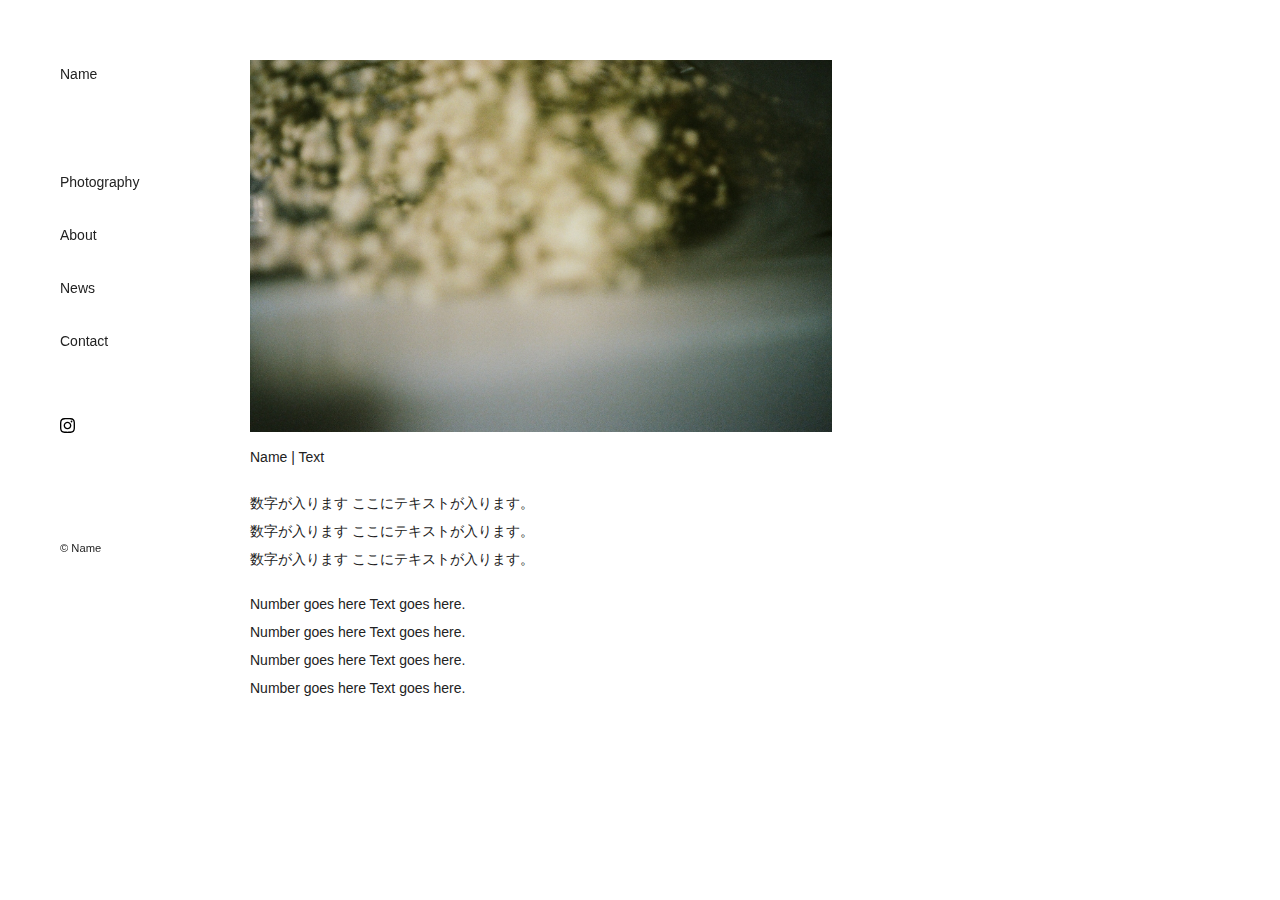
==== site/about.html @ 531c561d "Create About" ====
<!DOCTYPE html>
<html lang="ja">

<head>
    <meta charset="UTF-8">
    <meta http-equiv="X-UA-Compatible" content="IE=edge">
    <meta name="viewport" content="width=device-width, initial-scale=1.0">
    <meta name="description" content="">
    <link rel="stylesheet" href="./assets/stylesheets/destyle.css">
    <link rel="stylesheet" href="./assets/stylesheets/style.css">
    <title>name</title>
</head>

<body>
    <header class="fixed">
        <div class="sd">
            <h1 class="logo">
                <a href="">Name</a>
            </h1>
            <nav>
                <ul class="menu">
                    <li class="photography"><a href="">Photography</a></li>
                    <li class="about"><a href="">About</a></li>
                    <li class="news"><a href="">News</a></li>
                    <li class="contact"><a href="">Contact</a></li>
                </ul>
            </nav>
            <div class="socialBtn">
                <a href="" target="_blank">
                    <img src="assets/img/instagram.svg" width="15px" height="15px" alt="Instagram">
                </a>
            </div>
            <div class="copy">
                <small class="copyright">© Name</small>
            </div>
        </div>
    </header>
    <div class="container">
        <section class="section_secondary">
            <div class="profile">
                <img src="assets/img/about.jpg" alt="thumbnail" class="img">
                <div class="description">
                    <h2>Name | Text</h2>
                    <div class="jp">
                        <p>
                            数字が入ります ここにテキストが入ります。<br>
                            数字が入ります ここにテキストが入ります。<br>
                            数字が入ります ここにテキストが入ります。<br>
                        </p>
                    </div>
                    <div class="en">
                        <p>
                            Number goes here Text goes here.<br>
                            Number goes here Text goes here.<br>
                            Number goes here Text goes here.<br>
                            Number goes here Text goes here.<br>
                        </p>
                    </div>
                </div>
            </div>
        </section>
    </div>
    <footer>
    </footer>
    <script src="./js/main.js"></script>
</body>

</html>
---- site/assets/stylesheets/destyle.css ----
/*! destyle.css v3.0.2 | MIT License | https://github.com/nicolas-cusan/destyle.css */

/* Reset box-model and set borders */
/* ============================================ */

*,
::before,
::after {
  box-sizing: border-box;
  border-style: solid;
  border-width: 0;
}

/* Document */
/* ============================================ */

/**
 * 1. Correct the line height in all browsers.
 * 2. Prevent adjustments of font size after orientation changes in iOS.
 * 3. Remove gray overlay on links for iOS.
 */

html {
  line-height: 1.15; /* 1 */
  -webkit-text-size-adjust: 100%; /* 2 */
  -webkit-tap-highlight-color: transparent; /* 3*/
}

/* Sections */
/* ============================================ */

/**
 * Remove the margin in all browsers.
 */

body {
  margin: 0;
}

/**
 * Render the `main` element consistently in IE.
 */

main {
  display: block;
}

/* Vertical rhythm */
/* ============================================ */

p,
table,
blockquote,
address,
pre,
iframe,
form,
figure,
dl {
  margin: 0;
}

/* Headings */
/* ============================================ */

h1,
h2,
h3,
h4,
h5,
h6 {
  font-size: inherit;
  font-weight: inherit;
  margin: 0;
}

/* Lists (enumeration) */
/* ============================================ */

ul,
ol {
  margin: 0;
  padding: 0;
  list-style: none;
}

/* Lists (definition) */
/* ============================================ */

dt {
  font-weight: bold;
}

dd {
  margin-left: 0;
}

/* Grouping content */
/* ============================================ */

/**
 * 1. Add the correct box sizing in Firefox.
 * 2. Show the overflow in Edge and IE.
 */

hr {
  box-sizing: content-box; /* 1 */
  height: 0; /* 1 */
  overflow: visible; /* 2 */
  border-top-width: 1px;
  margin: 0;
  clear: both;
  color: inherit;
}

/**
 * 1. Correct the inheritance and scaling of font size in all browsers.
 * 2. Correct the odd `em` font sizing in all browsers.
 */

pre {
  font-family: monospace, monospace; /* 1 */
  font-size: inherit; /* 2 */
}

address {
  font-style: inherit;
}

/* Text-level semantics */
/* ============================================ */

/**
 * Remove the gray background on active links in IE 10.
 */

a {
  background-color: transparent;
  text-decoration: none;
  color: inherit;
}

/**
 * 1. Remove the bottom border in Chrome 57-
 * 2. Add the correct text decoration in Chrome, Edge, IE, Opera, and Safari.
 */

abbr[title] {
  text-decoration: underline dotted; /* 2 */
}

/**
 * Add the correct font weight in Chrome, Edge, and Safari.
 */

b,
strong {
  font-weight: bolder;
}

/**
 * 1. Correct the inheritance and scaling of font size in all browsers.
 * 2. Correct the odd `em` font sizing in all browsers.
 */

code,
kbd,
samp {
  font-family: monospace, monospace; /* 1 */
  font-size: inherit; /* 2 */
}

/**
 * Add the correct font size in all browsers.
 */

small {
  font-size: 80%;
}

/**
 * Prevent `sub` and `sup` elements from affecting the line height in
 * all browsers.
 */

sub,
sup {
  font-size: 75%;
  line-height: 0;
  position: relative;
  vertical-align: baseline;
}

sub {
  bottom: -0.25em;
}

sup {
  top: -0.5em;
}

/* Replaced content */
/* ============================================ */

/**
 * Prevent vertical alignment issues.
 */

svg,
img,
embed,
object,
iframe {
  vertical-align: bottom;
}

/* Forms */
/* ============================================ */

/**
 * Reset form fields to make them styleable.
 * 1. Make form elements stylable across systems iOS especially.
 * 2. Inherit text-transform from parent.
 */

button,
input,
optgroup,
select,
textarea {
  -webkit-appearance: none; /* 1 */
  appearance: none;
  vertical-align: middle;
  color: inherit;
  font: inherit;
  background: transparent;
  padding: 0;
  margin: 0;
  border-radius: 0;
  text-align: inherit;
  text-transform: inherit; /* 2 */
}

/**
 * Reset radio and checkbox appearance to preserve their look in iOS.
 */

[type="checkbox"] {
  -webkit-appearance: checkbox;
  appearance: checkbox;
}

[type="radio"] {
  -webkit-appearance: radio;
  appearance: radio;
}

/**
 * Correct cursors for clickable elements.
 */

button,
[type="button"],
[type="reset"],
[type="submit"] {
  cursor: pointer;
}

button:disabled,
[type="button"]:disabled,
[type="reset"]:disabled,
[type="submit"]:disabled {
  cursor: default;
}

/**
 * Improve outlines for Firefox and unify style with input elements & buttons.
 */

:-moz-focusring {
  outline: auto;
}

select:disabled {
  opacity: inherit;
}

/**
 * Remove padding
 */

option {
  padding: 0;
}

/**
 * Reset to invisible
 */

fieldset {
  margin: 0;
  padding: 0;
  min-width: 0;
}

legend {
  padding: 0;
}

/**
 * Add the correct vertical alignment in Chrome, Firefox, and Opera.
 */

progress {
  vertical-align: baseline;
}

/**
 * Remove the default vertical scrollbar in IE 10+.
 */

textarea {
  overflow: auto;
}

/**
 * Correct the cursor style of increment and decrement buttons in Chrome.
 */

[type="number"]::-webkit-inner-spin-button,
[type="number"]::-webkit-outer-spin-button {
  height: auto;
}

/**
 * 1. Correct the outline style in Safari.
 */

[type="search"] {
  outline-offset: -2px; /* 1 */
}

/**
 * Remove the inner padding in Chrome and Safari on macOS.
 */

[type="search"]::-webkit-search-decoration {
  -webkit-appearance: none;
}

/**
 * 1. Correct the inability to style clickable types in iOS and Safari.
 * 2. Fix font inheritance.
 */

::-webkit-file-upload-button {
  -webkit-appearance: button; /* 1 */
  font: inherit; /* 2 */
}

/**
 * Clickable labels
 */

label[for] {
  cursor: pointer;
}

/* Interactive */
/* ============================================ */

/*
 * Add the correct display in Edge, IE 10+, and Firefox.
 */

details {
  display: block;
}

/*
 * Add the correct display in all browsers.
 */

summary {
  display: list-item;
}

/*
 * Remove outline for editable content.
 */

[contenteditable]:focus {
  outline: auto;
}

/* Tables */
/* ============================================ */

/**
1. Correct table border color inheritance in all Chrome and Safari.
*/

table {
  border-color: inherit; /* 1 */
  border-collapse: collapse;
}

caption {
  text-align: left;
}

td,
th {
  vertical-align: top;
  padding: 0;
}

th {
  text-align: left;
  font-weight: bold;
}
---- site/assets/stylesheets/style.css ----
.fixed {
  position: fixed;
  left: 60px;
  top: 60px;
}
.fixed .sd {
  display: flex;
  flex-direction: column;
}
.fixed .sd .logo {
  margin-bottom: 80px;
}
.fixed .sd .menu {
  margin-bottom: 50px;
}
.fixed .sd .menu li {
  margin-bottom: 25px;
}
.fixed .sd .socialBtn {
  margin-bottom: 100px;
}

.container {
  padding: 60px 60px 60px 250px;
}
.container .section {
  display: flex;
  justify-content: center;
}
.container .section img {
  width: 935px;
  height: auto;
  max-width: 100%;
}

.container {
  padding: 60px 60px 60px 250px;
}
.container .photoList {
  display: flex;
  justify-content: center;
  flex-wrap: wrap;
}
.container .photoList .box {
  width: 32%;
  margin-right: 2%;
  margin-bottom: 2%;
}
.container .photoList .box:nth-child(3n) {
  margin-right: 0;
}

.container {
  padding: 60px 60px 60px 250px;
}
.container .caption .ttl {
  font-size: 15px;
}
.container .caption .captionImg {
  width: 100%;
  height: auto;
  max-width: 100%;
  margin: 2% 0 4% 0;
}
.container .singlePhotoList {
  display: flex;
  justify-content: center;
  flex-wrap: wrap;
}
.container .singlePhotoList .singleBox {
  width: 23.5%;
  margin-right: 2%;
  margin-bottom: 2%;
}
.container .singlePhotoList .singleBox:nth-child(4n) {
  margin-right: 0;
}

.container {
  padding: 60px 60px 60px 250px;
}
.container .profile {
  width: 60%;
}
.container .profile .description {
  margin-top: 2%;
}
.container .profile .description .jp {
  margin: 3% 0;
}

body {
  font-family: "Noto Sans JP", sans-serif;
  font-size: 14px;
  color: #222;
  line-height: 2;
}
body .img {
  width: 100%;
  height: auto;
  max-width: 100%;
}
body .photoLink {
  display: block;
}
/*# sourceMappingURL=style.css.map */
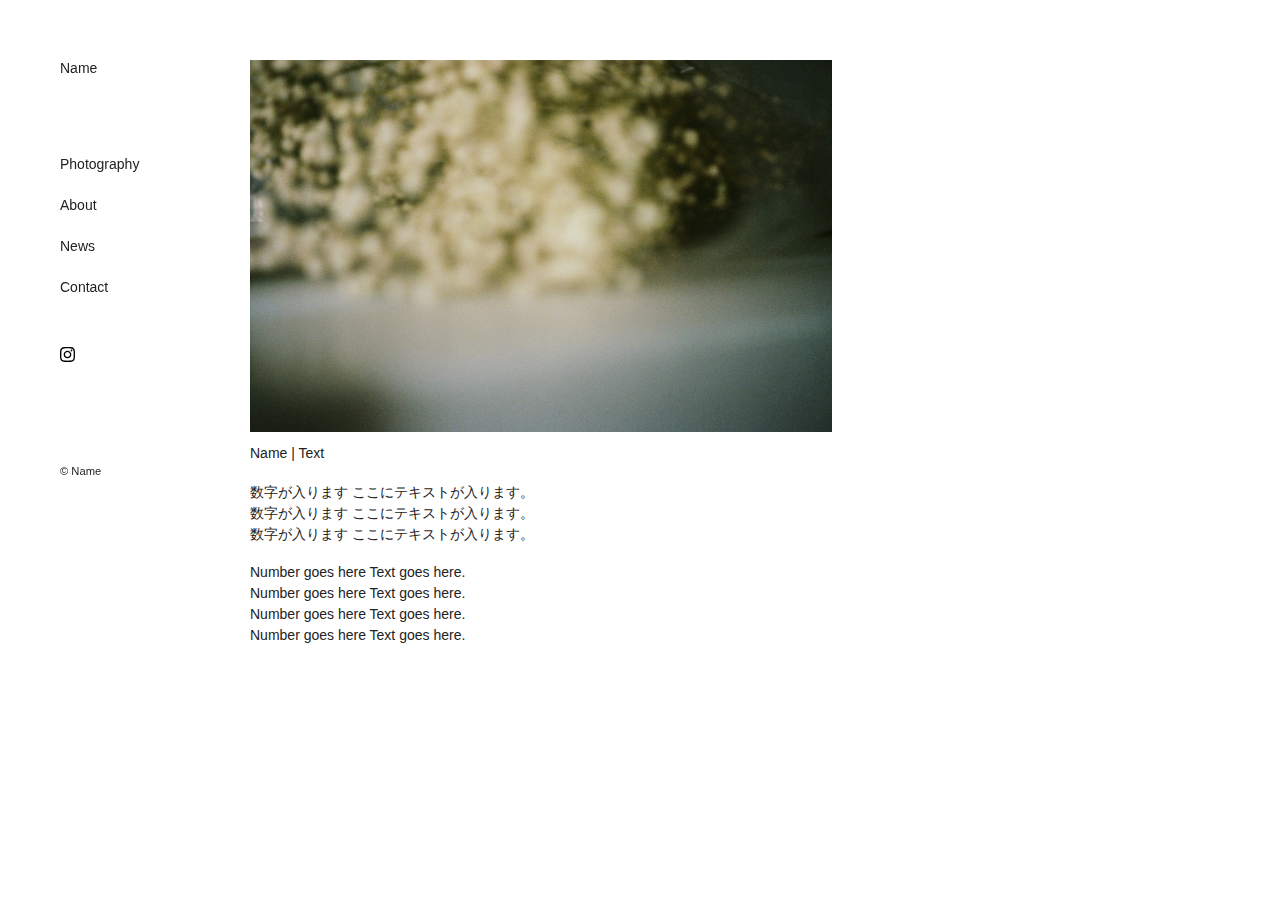
==== commit 34e66339: "Change Code" ====
--- a/site/about.html
+++ b/site/about.html
@@ -6,8 +6,8 @@
     <meta http-equiv="X-UA-Compatible" content="IE=edge">
     <meta name="viewport" content="width=device-width, initial-scale=1.0">
     <meta name="description" content="">
-    <link rel="stylesheet" href="./assets/stylesheets/destyle.css">
-    <link rel="stylesheet" href="./assets/stylesheets/style.css">
+    <link rel="stylesheet" href="./assets/stylesheets/css/destyle.css">
+    <link rel="stylesheet" href="./assets/stylesheets/css/style.css">
     <title>name</title>
 </head>
 
@@ -15,14 +15,14 @@
     <header class="fixed">
         <div class="sd">
             <h1 class="logo">
-                <a href="">Name</a>
+                <a href="index.html">Name</a>
             </h1>
             <nav>
                 <ul class="menu">
-                    <li class="photography"><a href="">Photography</a></li>
-                    <li class="about"><a href="">About</a></li>
-                    <li class="news"><a href="">News</a></li>
-                    <li class="contact"><a href="">Contact</a></li>
+                    <li class="photography"><a href="photography.html">Photography</a></li>
+                    <li class="about"><a href="about.html">About</a></li>
+                    <li class="news"><a href="news.html">News</a></li>
+                    <li class="contact"><a href="contact.html">Contact</a></li>
                 </ul>
             </nav>
             <div class="socialBtn">
--- a/site/assets/stylesheets/css/destyle.css
+++ b/site/assets/stylesheets/css/destyle.css
@@ -0,0 +1,421 @@
+/*! destyle.css v3.0.2 | MIT License | https://github.com/nicolas-cusan/destyle.css */
+
+/* Reset box-model and set borders */
+/* ============================================ */
+
+*,
+::before,
+::after {
+  box-sizing: border-box;
+  border-style: solid;
+  border-width: 0;
+}
+
+/* Document */
+/* ============================================ */
+
+/**
+ * 1. Correct the line height in all browsers.
+ * 2. Prevent adjustments of font size after orientation changes in iOS.
+ * 3. Remove gray overlay on links for iOS.
+ */
+
+html {
+  line-height: 1.15; /* 1 */
+  -webkit-text-size-adjust: 100%; /* 2 */
+  -webkit-tap-highlight-color: transparent; /* 3*/
+}
+
+/* Sections */
+/* ============================================ */
+
+/**
+ * Remove the margin in all browsers.
+ */
+
+body {
+  margin: 0;
+}
+
+/**
+ * Render the `main` element consistently in IE.
+ */
+
+main {
+  display: block;
+}
+
+/* Vertical rhythm */
+/* ============================================ */
+
+p,
+table,
+blockquote,
+address,
+pre,
+iframe,
+form,
+figure,
+dl {
+  margin: 0;
+}
+
+/* Headings */
+/* ============================================ */
+
+h1,
+h2,
+h3,
+h4,
+h5,
+h6 {
+  font-size: inherit;
+  font-weight: inherit;
+  margin: 0;
+}
+
+/* Lists (enumeration) */
+/* ============================================ */
+
+ul,
+ol {
+  margin: 0;
+  padding: 0;
+  list-style: none;
+}
+
+/* Lists (definition) */
+/* ============================================ */
+
+dt {
+  font-weight: bold;
+}
+
+dd {
+  margin-left: 0;
+}
+
+/* Grouping content */
+/* ============================================ */
+
+/**
+ * 1. Add the correct box sizing in Firefox.
+ * 2. Show the overflow in Edge and IE.
+ */
+
+hr {
+  box-sizing: content-box; /* 1 */
+  height: 0; /* 1 */
+  overflow: visible; /* 2 */
+  border-top-width: 1px;
+  margin: 0;
+  clear: both;
+  color: inherit;
+}
+
+/**
+ * 1. Correct the inheritance and scaling of font size in all browsers.
+ * 2. Correct the odd `em` font sizing in all browsers.
+ */
+
+pre {
+  font-family: monospace, monospace; /* 1 */
+  font-size: inherit; /* 2 */
+}
+
+address {
+  font-style: inherit;
+}
+
+/* Text-level semantics */
+/* ============================================ */
+
+/**
+ * Remove the gray background on active links in IE 10.
+ */
+
+a {
+  background-color: transparent;
+  text-decoration: none;
+  color: inherit;
+}
+
+/**
+ * 1. Remove the bottom border in Chrome 57-
+ * 2. Add the correct text decoration in Chrome, Edge, IE, Opera, and Safari.
+ */
+
+abbr[title] {
+  text-decoration: underline dotted; /* 2 */
+}
+
+/**
+ * Add the correct font weight in Chrome, Edge, and Safari.
+ */
+
+b,
+strong {
+  font-weight: bolder;
+}
+
+/**
+ * 1. Correct the inheritance and scaling of font size in all browsers.
+ * 2. Correct the odd `em` font sizing in all browsers.
+ */
+
+code,
+kbd,
+samp {
+  font-family: monospace, monospace; /* 1 */
+  font-size: inherit; /* 2 */
+}
+
+/**
+ * Add the correct font size in all browsers.
+ */
+
+small {
+  font-size: 80%;
+}
+
+/**
+ * Prevent `sub` and `sup` elements from affecting the line height in
+ * all browsers.
+ */
+
+sub,
+sup {
+  font-size: 75%;
+  line-height: 0;
+  position: relative;
+  vertical-align: baseline;
+}
+
+sub {
+  bottom: -0.25em;
+}
+
+sup {
+  top: -0.5em;
+}
+
+/* Replaced content */
+/* ============================================ */
+
+/**
+ * Prevent vertical alignment issues.
+ */
+
+svg,
+img,
+embed,
+object,
+iframe {
+  vertical-align: bottom;
+}
+
+/* Forms */
+/* ============================================ */
+
+/**
+ * Reset form fields to make them styleable.
+ * 1. Make form elements stylable across systems iOS especially.
+ * 2. Inherit text-transform from parent.
+ */
+
+button,
+input,
+optgroup,
+select,
+textarea {
+  -webkit-appearance: none; /* 1 */
+  appearance: none;
+  vertical-align: middle;
+  color: inherit;
+  font: inherit;
+  background: transparent;
+  padding: 0;
+  margin: 0;
+  border-radius: 0;
+  text-align: inherit;
+  text-transform: inherit; /* 2 */
+}
+
+/**
+ * Reset radio and checkbox appearance to preserve their look in iOS.
+ */
+
+[type="checkbox"] {
+  -webkit-appearance: checkbox;
+  appearance: checkbox;
+}
+
+[type="radio"] {
+  -webkit-appearance: radio;
+  appearance: radio;
+}
+
+/**
+ * Correct cursors for clickable elements.
+ */
+
+button,
+[type="button"],
+[type="reset"],
+[type="submit"] {
+  cursor: pointer;
+}
+
+button:disabled,
+[type="button"]:disabled,
+[type="reset"]:disabled,
+[type="submit"]:disabled {
+  cursor: default;
+}
+
+/**
+ * Improve outlines for Firefox and unify style with input elements & buttons.
+ */
+
+:-moz-focusring {
+  outline: auto;
+}
+
+select:disabled {
+  opacity: inherit;
+}
+
+/**
+ * Remove padding
+ */
+
+option {
+  padding: 0;
+}
+
+/**
+ * Reset to invisible
+ */
+
+fieldset {
+  margin: 0;
+  padding: 0;
+  min-width: 0;
+}
+
+legend {
+  padding: 0;
+}
+
+/**
+ * Add the correct vertical alignment in Chrome, Firefox, and Opera.
+ */
+
+progress {
+  vertical-align: baseline;
+}
+
+/**
+ * Remove the default vertical scrollbar in IE 10+.
+ */
+
+textarea {
+  overflow: auto;
+}
+
+/**
+ * Correct the cursor style of increment and decrement buttons in Chrome.
+ */
+
+[type="number"]::-webkit-inner-spin-button,
+[type="number"]::-webkit-outer-spin-button {
+  height: auto;
+}
+
+/**
+ * 1. Correct the outline style in Safari.
+ */
+
+[type="search"] {
+  outline-offset: -2px; /* 1 */
+}
+
+/**
+ * Remove the inner padding in Chrome and Safari on macOS.
+ */
+
+[type="search"]::-webkit-search-decoration {
+  -webkit-appearance: none;
+}
+
+/**
+ * 1. Correct the inability to style clickable types in iOS and Safari.
+ * 2. Fix font inheritance.
+ */
+
+::-webkit-file-upload-button {
+  -webkit-appearance: button; /* 1 */
+  font: inherit; /* 2 */
+}
+
+/**
+ * Clickable labels
+ */
+
+label[for] {
+  cursor: pointer;
+}
+
+/* Interactive */
+/* ============================================ */
+
+/*
+ * Add the correct display in Edge, IE 10+, and Firefox.
+ */
+
+details {
+  display: block;
+}
+
+/*
+ * Add the correct display in all browsers.
+ */
+
+summary {
+  display: list-item;
+}
+
+/*
+ * Remove outline for editable content.
+ */
+
+[contenteditable]:focus {
+  outline: auto;
+}
+
+/* Tables */
+/* ============================================ */
+
+/**
+1. Correct table border color inheritance in all Chrome and Safari.
+*/
+
+table {
+  border-color: inherit; /* 1 */
+  border-collapse: collapse;
+}
+
+caption {
+  text-align: left;
+}
+
+td,
+th {
+  vertical-align: top;
+  padding: 0;
+}
+
+th {
+  text-align: left;
+  font-weight: bold;
+}--- a/site/assets/stylesheets/css/style.css
+++ b/site/assets/stylesheets/css/style.css
@@ -0,0 +1,161 @@
+.fixed {
+  position: fixed;
+  left: 60px;
+  top: 60px;
+}
+.fixed .sd {
+  display: flex;
+  flex-direction: column;
+}
+.fixed .sd .logo {
+  margin-bottom: 80px;
+}
+.fixed .sd .menu {
+  margin-bottom: 50px;
+}
+.fixed .sd .menu li {
+  margin-bottom: 25px;
+}
+.fixed .sd .socialBtn {
+  margin-bottom: 100px;
+}
+
+.container {
+  padding: 60px 60px 60px 250px;
+}
+.container .section {
+  display: flex;
+  justify-content: center;
+}
+.container .section img {
+  width: 935px;
+  height: auto;
+  max-width: 100%;
+}
+
+.container {
+  padding: 60px 60px 60px 250px;
+}
+.container .photoList {
+  display: flex;
+  flex-wrap: wrap;
+}
+.container .photoList .box {
+  width: 32%;
+  margin-right: 2%;
+  margin-bottom: 2%;
+}
+.container .photoList .box:nth-child(3n) {
+  margin-right: 0;
+}
+
+.container {
+  padding: 60px 60px 60px 250px;
+}
+.container .caption .ttl {
+  font-size: 15px;
+}
+.container .caption .captionImg {
+  width: 100%;
+  height: auto;
+  max-width: 100%;
+  margin: 2% 0 4% 0;
+}
+.container .singlePhotoList {
+  display: flex;
+  flex-wrap: wrap;
+}
+.container .singlePhotoList .singleBox {
+  width: 23.5%;
+  margin-right: 2%;
+  margin-bottom: 2%;
+}
+.container .singlePhotoList .singleBox:nth-child(4n) {
+  margin-right: 0;
+}
+
+.container {
+  padding: 60px 60px 60px 250px;
+}
+.container .profile {
+  width: 60%;
+}
+.container .profile .description {
+  margin-top: 2%;
+  line-height: 1.5em;
+}
+.container .profile .description .jp {
+  margin: 3% 0;
+}
+
+.container {
+  padding: 60px 60px 60px 250px;
+}
+.container .cards {
+  display: flex;
+  flex-wrap: wrap;
+}
+.container .cards .card {
+  width: 48%;
+  margin-right: 4%;
+  margin-bottom: 4%;
+}
+.container .cards .card:nth-child(2n) {
+  margin-right: 0;
+}
+.container .cards .card .meta {
+  margin-top: 2%;
+}
+.container .cards .card .meta .date {
+  font-size: 12px;
+  color: #666666;
+}
+.container .cards .card .meta .title {
+  margin: 1% 0 1.5% 0;
+}
+
+.container {
+  padding: 60px 60px 60px 250px;
+}
+.container .section {
+  display: flex;
+  justify-content: center;
+}
+.container .section .content .post .headarea {
+  margin-bottom: 4%;
+}
+.container .section .content .post .headarea .heading {
+  font-size: 20px;
+  margin-bottom: 1.2%;
+}
+.container .section .content .post .headarea .time {
+  font-size: 12px;
+  color: #666666;
+}
+.container .section .content .post .img {
+  margin-bottom: 4%;
+}
+
+.container {
+  padding: 60px 60px 60px 250px;
+}
+.container .contact .mail {
+  display: block;
+  text-decoration: underline;
+  margin-bottom: 1.5%;
+}
+
+body {
+  font-family: "Noto Sans JP", sans-serif;
+  font-size: 14px;
+  color: #222;
+}
+body .img {
+  width: 100%;
+  height: auto;
+  max-width: 100%;
+}
+body .link {
+  display: block;
+}
+/*# sourceMappingURL=style.css.map */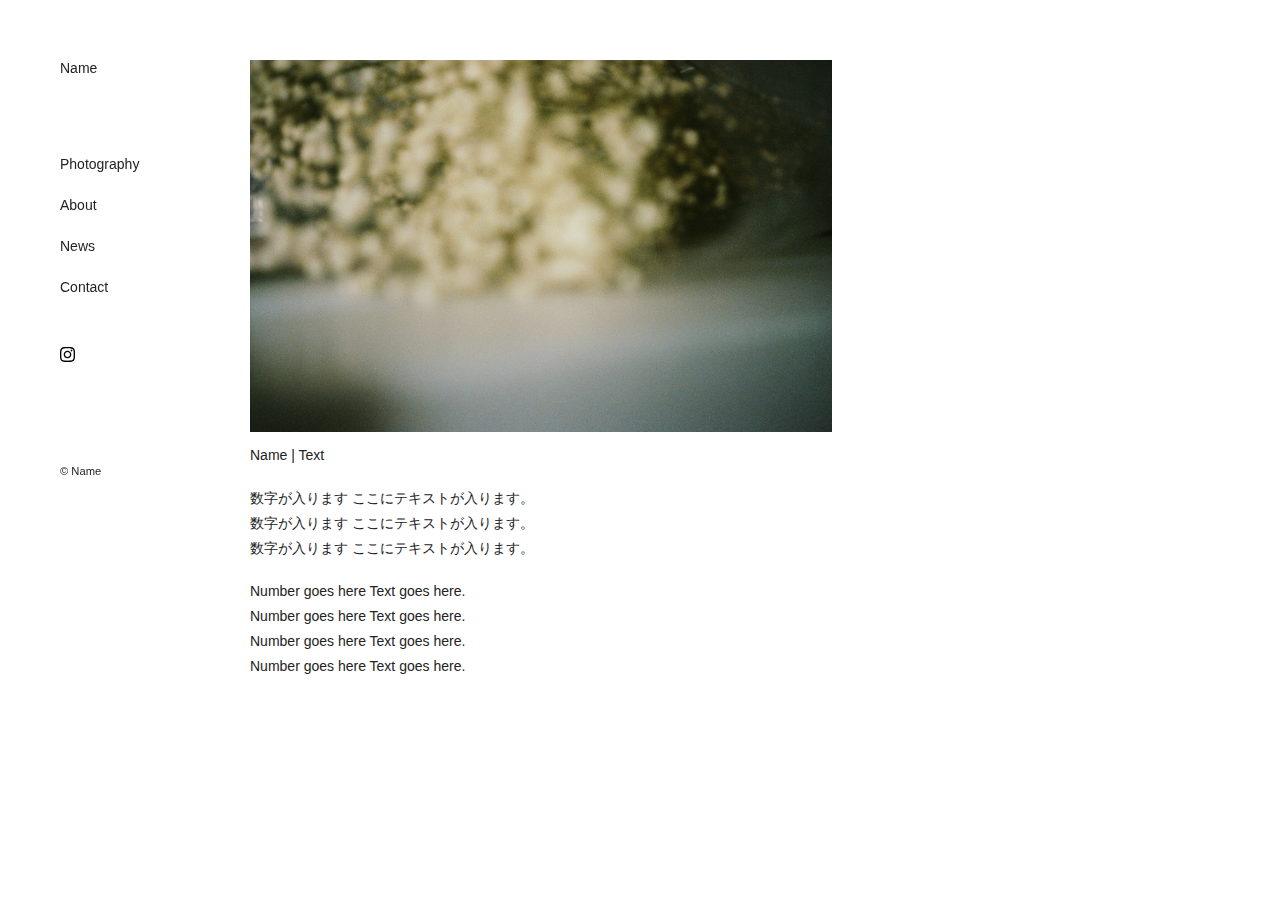
==== commit b76a76ec: "Header Responsive" ====
--- a/site/about.html
+++ b/site/about.html
@@ -13,20 +13,27 @@
 
 <body>
     <header class="fixed">
-        <div class="sd">
-            <h1 class="logo">
-                <a href="index.html">Name</a>
-            </h1>
+        <div class="hd">
+            <div class="fx">
+                <h1 class="logo">
+                    <a href="index.html" class="link">Name</a>
+                </h1>
+                <div class="socialBtnSp">
+                    <a href="" target="_blank" class="link">
+                        <img src="assets/img/instagram.svg" width="18px" height="18px" alt="Instagram">
+                    </a>
+                </div>
+            </div>
             <nav>
                 <ul class="menu">
-                    <li class="photography"><a href="photography.html">Photography</a></li>
-                    <li class="about"><a href="about.html">About</a></li>
-                    <li class="news"><a href="news.html">News</a></li>
-                    <li class="contact"><a href="contact.html">Contact</a></li>
+                    <li class="photography"><a href="photography.html" class="link">Photography</a></li>
+                    <li class="about"><a href="about.html" class="link">About</a></li>
+                    <li class="news"><a href="news.html" class="link">News</a></li>
+                    <li class="contact"><a href="contact.html" class="link">Contact</a></li>
                 </ul>
             </nav>
             <div class="socialBtn">
-                <a href="" target="_blank">
+                <a href="" target="_blank" class="link">
                     <img src="assets/img/instagram.svg" width="15px" height="15px" alt="Instagram">
                 </a>
             </div>
--- a/site/assets/stylesheets/css/style.css
+++ b/site/assets/stylesheets/css/style.css
@@ -3,146 +3,187 @@
   left: 60px;
   top: 60px;
 }
-.fixed .sd {
+@media screen and (max-width: 930px) {
+  .fixed {
+    position: static;
+    left: 0;
+    top: 0;
+    padding: 60px 20px 80px;
+  }
+}
+.fixed .hd {
   display: flex;
   flex-direction: column;
 }
-.fixed .sd .logo {
+@media screen and (max-width: 930px) {
+  .fixed .hd {
+    display: block;
+  }
+}
+@media screen and (max-width: 930px) {
+  .fixed .hd .fx {
+    display: flex;
+    justify-content: space-between;
+    align-items: center;
+    margin-bottom: 30px;
+  }
+}
+.fixed .hd .fx .logo {
   margin-bottom: 80px;
 }
-.fixed .sd .menu {
+@media screen and (max-width: 930px) {
+  .fixed .hd .fx .logo {
+    margin: 0;
+  }
+}
+.fixed .hd .fx .socialBtnSp {
+  display: none;
+}
+@media screen and (max-width: 930px) {
+  .fixed .hd .fx .socialBtnSp {
+    display: block;
+  }
+}
+.fixed .hd .menu {
   margin-bottom: 50px;
 }
-.fixed .sd .menu li {
+@media screen and (max-width: 930px) {
+  .fixed .hd .menu {
+    display: flex;
+    margin-bottom: 0;
+  }
+}
+.fixed .hd .menu li {
   margin-bottom: 25px;
 }
-.fixed .sd .socialBtn {
+@media screen and (max-width: 930px) {
+  .fixed .hd .menu li {
+    margin-bottom: 0;
+    margin-right: 30px;
+  }
+  .fixed .hd .menu li:last-child {
+    margin-right: 0;
+  }
+}
+.fixed .hd .socialBtn {
   margin-bottom: 100px;
+}
+@media screen and (max-width: 930px) {
+  .fixed .hd .socialBtn {
+    display: none;
+  }
+}
+@media screen and (max-width: 930px) {
+  .fixed .hd .copy {
+    display: none;
+  }
 }
 
 .container {
   padding: 60px 60px 60px 250px;
 }
-.container .section {
+
+.section {
   display: flex;
   justify-content: center;
 }
-.container .section img {
-  width: 935px;
+
+.boxes {
+  display: flex;
+  flex-wrap: wrap;
+}
+
+.img {
+  width: 100%;
   height: auto;
   max-width: 100%;
 }
 
-.container {
-  padding: 60px 60px 60px 250px;
+.link {
+  display: block;
+  transition: opacity 0.2s linear;
 }
-.container .photoList {
-  display: flex;
-  flex-wrap: wrap;
+.link:hover {
+  opacity: 0.7;
 }
-.container .photoList .box {
+
+.date {
+  font-size: 12px;
+  color: #666;
+}
+
+.topImg {
+  width: 935px;
+}
+
+.box {
   width: 32%;
   margin-right: 2%;
   margin-bottom: 2%;
 }
-.container .photoList .box:nth-child(3n) {
+.box:nth-child(3n) {
   margin-right: 0;
 }
 
-.container {
-  padding: 60px 60px 60px 250px;
-}
-.container .caption .ttl {
+.caption .ttl {
   font-size: 15px;
 }
-.container .caption .captionImg {
-  width: 100%;
-  height: auto;
-  max-width: 100%;
+.caption .captionImg {
   margin: 2% 0 4% 0;
 }
-.container .singlePhotoList {
-  display: flex;
-  flex-wrap: wrap;
-}
-.container .singlePhotoList .singleBox {
+
+.boxes .singleBox {
   width: 23.5%;
   margin-right: 2%;
   margin-bottom: 2%;
 }
-.container .singlePhotoList .singleBox:nth-child(4n) {
+.boxes .singleBox:nth-child(4n) {
   margin-right: 0;
 }
 
-.container {
-  padding: 60px 60px 60px 250px;
-}
-.container .profile {
+.profile {
   width: 60%;
 }
-.container .profile .description {
+.profile .description {
   margin-top: 2%;
-  line-height: 1.5em;
+  line-height: 1.8;
 }
-.container .profile .description .jp {
+.profile .description .jp {
   margin: 3% 0;
 }
 
-.container {
-  padding: 60px 60px 60px 250px;
-}
-.container .cards {
-  display: flex;
-  flex-wrap: wrap;
-}
-.container .cards .card {
+.card {
   width: 48%;
   margin-right: 4%;
   margin-bottom: 4%;
 }
-.container .cards .card:nth-child(2n) {
+.card:nth-child(2n) {
   margin-right: 0;
 }
-.container .cards .card .meta {
+.card .meta {
   margin-top: 2%;
 }
-.container .cards .card .meta .date {
-  font-size: 12px;
-  color: #666666;
-}
-.container .cards .card .meta .title {
+.card .meta .title {
   margin: 1% 0 1.5% 0;
 }
 
-.container {
-  padding: 60px 60px 60px 250px;
+.post .headarea {
+  margin-bottom: 3%;
 }
-.container .section {
-  display: flex;
-  justify-content: center;
+.post .headarea .heading {
+  font-size: 20px;
+  margin-bottom: 1%;
 }
-.container .section .content .post .headarea {
+.post .img {
   margin-bottom: 4%;
 }
-.container .section .content .post .headarea .heading {
-  font-size: 20px;
-  margin-bottom: 1.2%;
-}
-.container .section .content .post .headarea .time {
-  font-size: 12px;
-  color: #666666;
-}
-.container .section .content .post .img {
-  margin-bottom: 4%;
+.post .text {
+  line-height: 1.8;
 }
 
-.container {
-  padding: 60px 60px 60px 250px;
-}
-.container .contact .mail {
-  display: block;
+.mail {
   text-decoration: underline;
-  margin-bottom: 1.5%;
+  margin-bottom: 20px;
 }
 
 body {
@@ -150,12 +191,4 @@
   font-size: 14px;
   color: #222;
 }
-body .img {
-  width: 100%;
-  height: auto;
-  max-width: 100%;
-}
-body .link {
-  display: block;
-}
 /*# sourceMappingURL=style.css.map */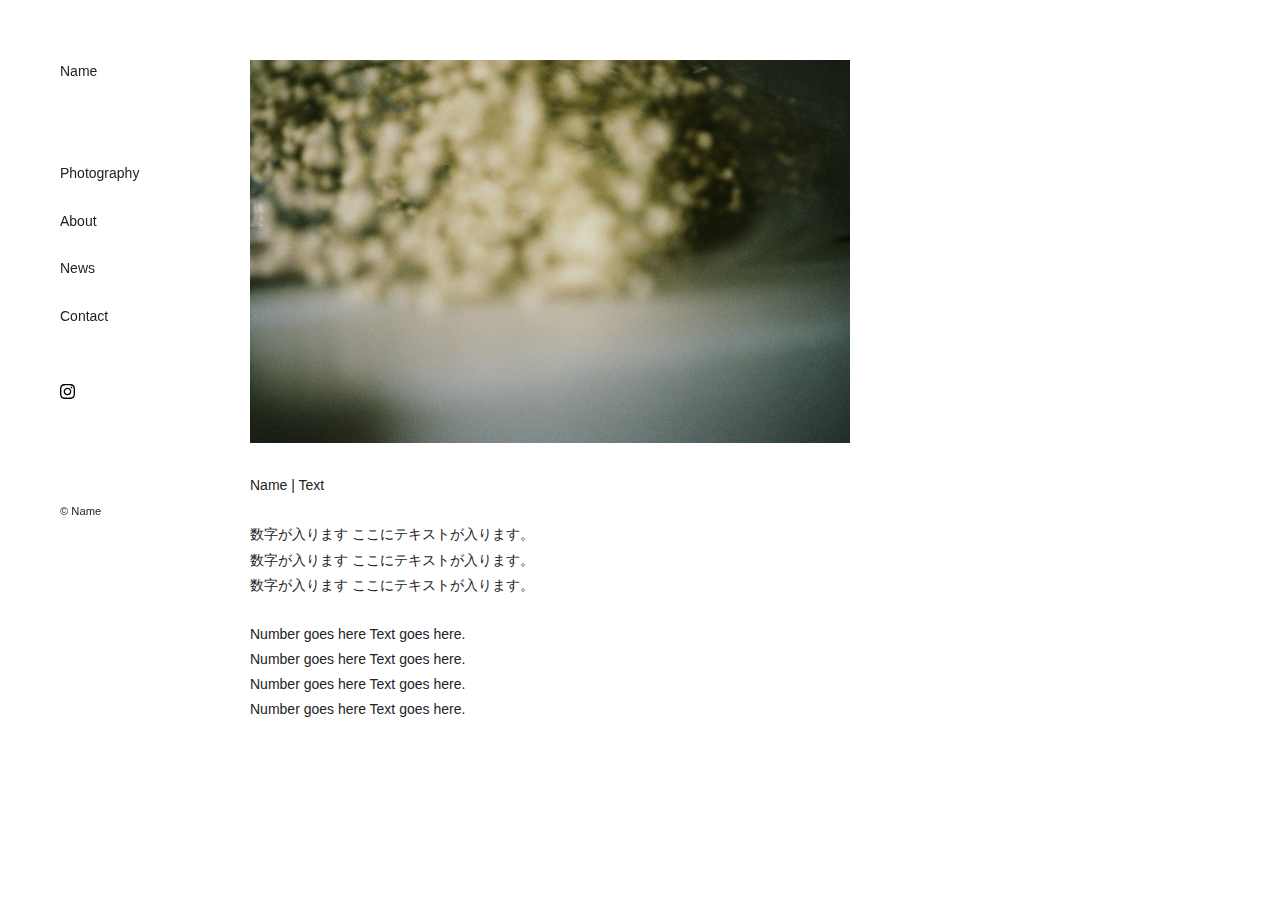
==== commit 19eb76eb: "Create Footer" ====
--- a/site/about.html
+++ b/site/about.html
@@ -67,7 +67,10 @@
             </div>
         </section>
     </div>
-    <footer>
+    <footer class="footer">
+        <div class="copy">
+            <small class="copyright">© Name</small>
+        </div>
     </footer>
     <script src="./js/main.js"></script>
 </body>
--- a/site/assets/stylesheets/css/style.css
+++ b/site/assets/stylesheets/css/style.css
@@ -1,3 +1,16 @@
+@font-face {
+  font-family: "NotoSansJP";
+  src: url("../../fonts/NotoSansJP-Regular.otf") format("opentype");
+  font-weight: normal;
+  font-style: normal;
+  font-display: swap;
+}
+/*==============================================================================
+Common Parts
+==============================================================================*/
+/*============================================================================== 
+Header
+==============================================================================*/
 .fixed {
   position: fixed;
   left: 60px;
@@ -8,7 +21,7 @@
     position: static;
     left: 0;
     top: 0;
-    padding: 60px 20px 80px;
+    padding: 60px 20px 70px;
   }
 }
 .fixed .hd {
@@ -82,6 +95,11 @@
 .container {
   padding: 60px 60px 60px 250px;
 }
+@media screen and (max-width: 930px) {
+  .container {
+    padding: 0 20px;
+  }
+}
 
 .section {
   display: flex;
@@ -105,6 +123,7 @@
 }
 .link:hover {
   opacity: 0.7;
+  text-decoration: none;
 }
 
 .date {
@@ -112,19 +131,50 @@
   color: #666;
 }
 
-.topImg {
-  width: 935px;
-}
-
+/*-------------------------------------------------------------------------------
+Base Style
+-------------------------------------------------------------------------------*/
+body {
+  font-family: "NotoSansJP", sans-serif;
+  font-size: 14px;
+  color: #222;
+  line-height: 1.6;
+}
+
+/*============================================================================== 
+Home
+==============================================================================*/
+@media screen and (min-width: 931px) {
+  .topImg {
+    width: 935px;
+  }
+}
+
+/*============================================================================== 
+Photography
+==============================================================================*/
 .box {
   width: 32%;
   margin-right: 2%;
   margin-bottom: 2%;
 }
-.box:nth-child(3n) {
-  margin-right: 0;
-}
-
+@media screen and (min-width: 931px) {
+  .box:nth-child(3n) {
+    margin-right: 0;
+  }
+}
+@media screen and (max-width: 930px) {
+  .box {
+    width: 49%;
+  }
+  .box:nth-child(2n) {
+    margin-right: 0;
+  }
+}
+
+/*============================================================================== 
+Single Photography
+==============================================================================*/
 .caption .ttl {
   font-size: 15px;
 }
@@ -137,21 +187,49 @@
   margin-right: 2%;
   margin-bottom: 2%;
 }
-.boxes .singleBox:nth-child(4n) {
-  margin-right: 0;
-}
-
-.profile {
-  width: 60%;
+@media screen and (min-width: 931px) {
+  .boxes .singleBox:nth-child(4n) {
+    margin-right: 0;
+  }
+}
+@media screen and (max-width: 930px) {
+  .boxes .singleBox {
+    width: 49%;
+  }
+  .boxes .singleBox:nth-child(2n) {
+    margin-right: 0;
+  }
+}
+
+/*============================================================================== 
+About
+==============================================================================*/
+@media screen and (min-width: 931px) {
+  .profile {
+    width: 600px;
+  }
 }
 .profile .description {
-  margin-top: 2%;
+  margin-top: 5%;
   line-height: 1.8;
 }
 .profile .description .jp {
-  margin: 3% 0;
-}
-
+  margin: 4% 0;
+}
+@media screen and (max-width: 930px) {
+  .profile {
+    width: 100%;
+  }
+}
+@media screen and (max-width: 640px) {
+  .profile {
+    font-size: 12px;
+  }
+}
+
+/*==============================================================================  
+News
+==============================================================================*/
 .card {
   width: 48%;
   margin-right: 4%;
@@ -161,34 +239,58 @@
   margin-right: 0;
 }
 .card .meta {
-  margin-top: 2%;
+  margin-top: 12px;
 }
 .card .meta .title {
-  margin: 1% 0 1.5% 0;
-}
-
+  margin: 0.5% 0 1% 0;
+}
+@media screen and (max-width: 640px) {
+  .card {
+    font-size: 12px;
+  }
+}
+
+/*============================================================================== 
+Single News
+==============================================================================*/
 .post .headarea {
-  margin-bottom: 3%;
+  margin-bottom: 4%;
 }
 .post .headarea .heading {
   font-size: 20px;
   margin-bottom: 1%;
 }
 .post .img {
-  margin-bottom: 4%;
+  margin-bottom: 5%;
 }
 .post .text {
   line-height: 1.8;
 }
-
+@media screen and (max-width: 930px) {
+  .post {
+    width: 100%;
+  }
+}
+
+/*==============================================================================
+Contact
+==============================================================================*/
 .mail {
   text-decoration: underline;
   margin-bottom: 20px;
 }
 
-body {
-  font-family: "Noto Sans JP", sans-serif;
-  font-size: 14px;
-  color: #222;
+/*============================================================================== 
+Footer
+==============================================================================*/
+@media screen and (min-width: 931px) {
+  .footer {
+    display: none;
+  }
+}
+@media screen and (max-width: 930px) {
+  .footer {
+    padding: 60px 20px 70px;
+  }
 }
 /*# sourceMappingURL=style.css.map */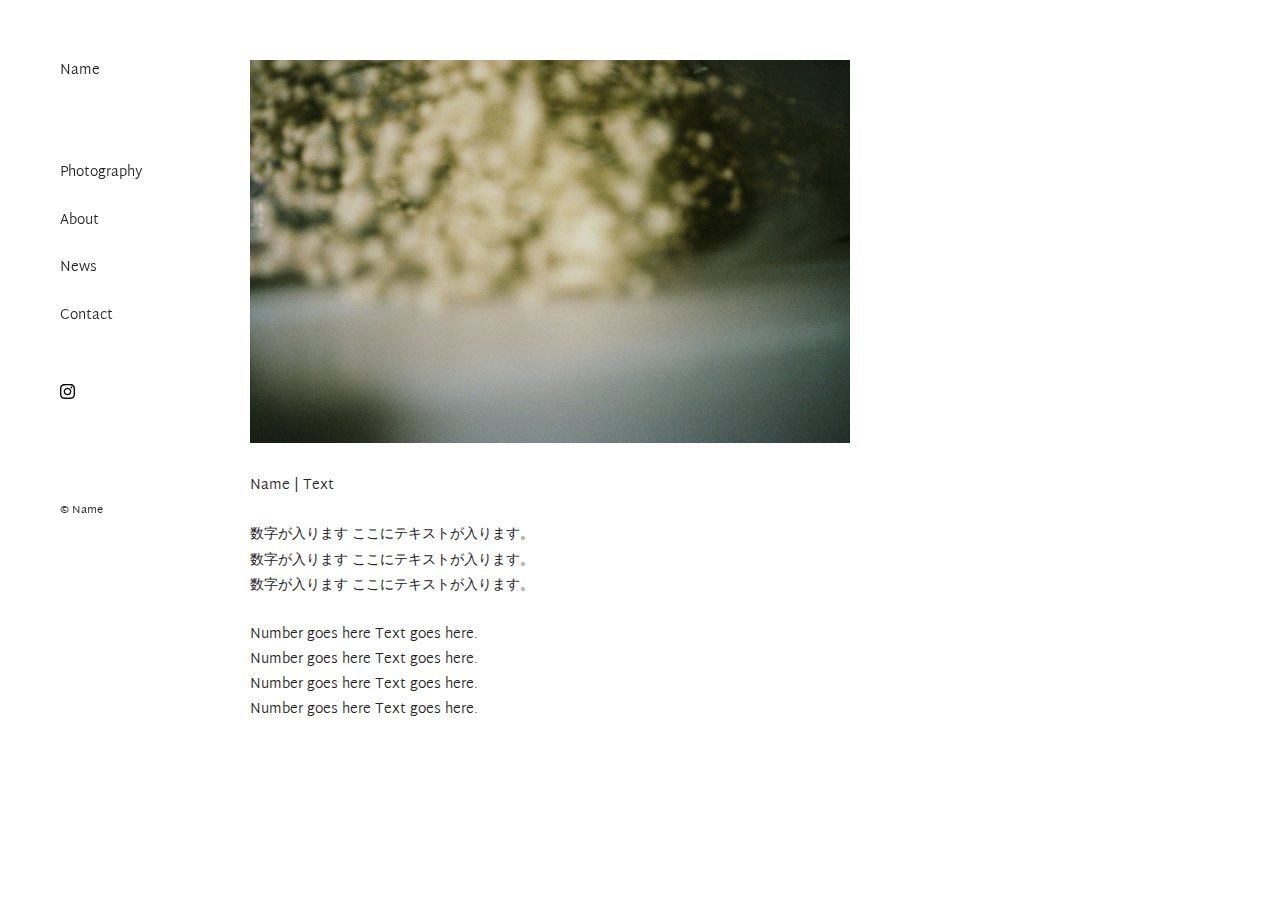
==== commit 65f069d7: "Change Path" ====
--- a/site/about.html
+++ b/site/about.html
@@ -72,7 +72,7 @@
             <small class="copyright">© Name</small>
         </div>
     </footer>
-    <script src="./js/main.js"></script>
+    <script src="./assets/js/main.js"></script>
 </body>
 
 </html>--- a/site/assets/stylesheets/css/style.css
+++ b/site/assets/stylesheets/css/style.css
@@ -1,6 +1,13 @@
 @font-face {
-  font-family: "NotoSansJP";
-  src: url("../../fonts/NotoSansJP-Regular.otf") format("opentype");
+  font-family: "MartelSans";
+  src: url("../../fonts/MartelSans-Light.ttf") format("truetype");
+  font-weight: normal;
+  font-style: normal;
+  font-display: swap;
+}
+@font-face {
+  font-family: "yugothic";
+  src: url("../../fonts/yugothic-medium.otf") format("opentype");
   font-weight: normal;
   font-style: normal;
   font-display: swap;
@@ -135,7 +142,7 @@
 Base Style
 -------------------------------------------------------------------------------*/
 body {
-  font-family: "NotoSansJP", sans-serif;
+  font-family: "MartelSans", "yugothic", sans-serif;
   font-size: 14px;
   color: #222;
   line-height: 1.6;
@@ -153,21 +160,24 @@
 /*============================================================================== 
 Photography
 ==============================================================================*/
-.box {
-  width: 32%;
-  margin-right: 2%;
-  margin-bottom: 2%;
-}
-@media screen and (min-width: 931px) {
-  .box:nth-child(3n) {
-    margin-right: 0;
-  }
-}
-@media screen and (max-width: 930px) {
-  .box {
-    width: 49%;
-  }
-  .box:nth-child(2n) {
+#boxList .box {
+  width: 30%;
+  margin-right: 5%;
+  margin-bottom: 5%;
+}
+#boxList .box .img {
+  display: none;
+}
+@media screen and (min-width: 931px) {
+  #boxList .box:nth-child(3n) {
+    margin-right: 0;
+  }
+}
+@media screen and (max-width: 930px) {
+  #boxList .box {
+    width: 47.5%;
+  }
+  #boxList .box:nth-child(2n) {
     margin-right: 0;
   }
 }
@@ -179,13 +189,13 @@
   font-size: 15px;
 }
 .caption .captionImg {
-  margin: 2% 0 4% 0;
+  margin: 2% 0 5% 0;
 }
 
 .boxes .singleBox {
-  width: 23.5%;
-  margin-right: 2%;
-  margin-bottom: 2%;
+  width: 22%;
+  margin-right: 4%;
+  margin-bottom: 4%;
 }
 @media screen and (min-width: 931px) {
   .boxes .singleBox:nth-child(4n) {
@@ -194,7 +204,7 @@
 }
 @media screen and (max-width: 930px) {
   .boxes .singleBox {
-    width: 49%;
+    width: 48%;
   }
   .boxes .singleBox:nth-child(2n) {
     margin-right: 0;
